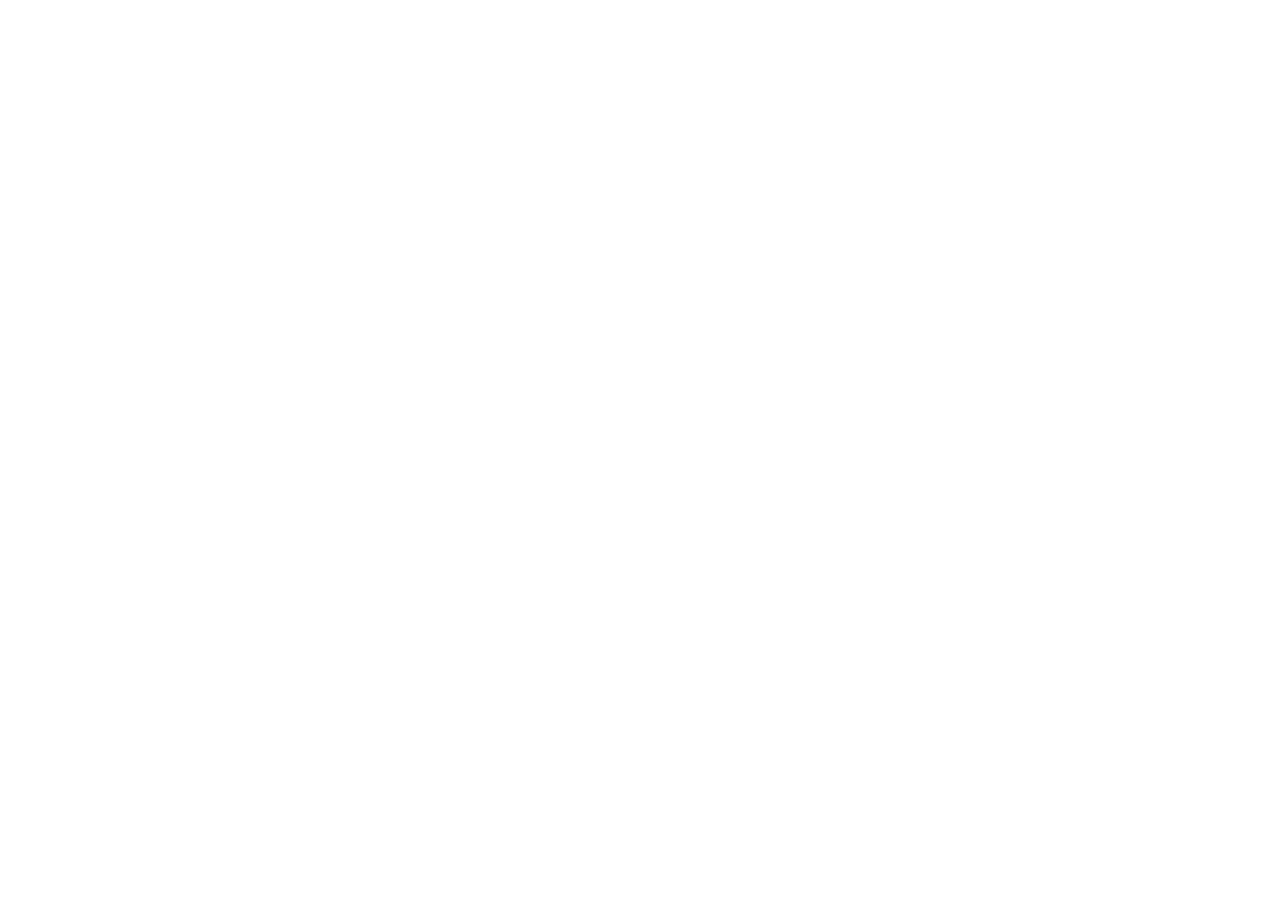
==== HW_1/index.html @ 8826d252 "add ." ====
<!DOCTYPE html>
<html lang="en">
<head>
    <meta charset="UTF-8">
    <meta name="viewport" content="width=device-width, initial-scale=1.0">
    <title>Document</title>
</head>
<body>
    
</body>
</html>
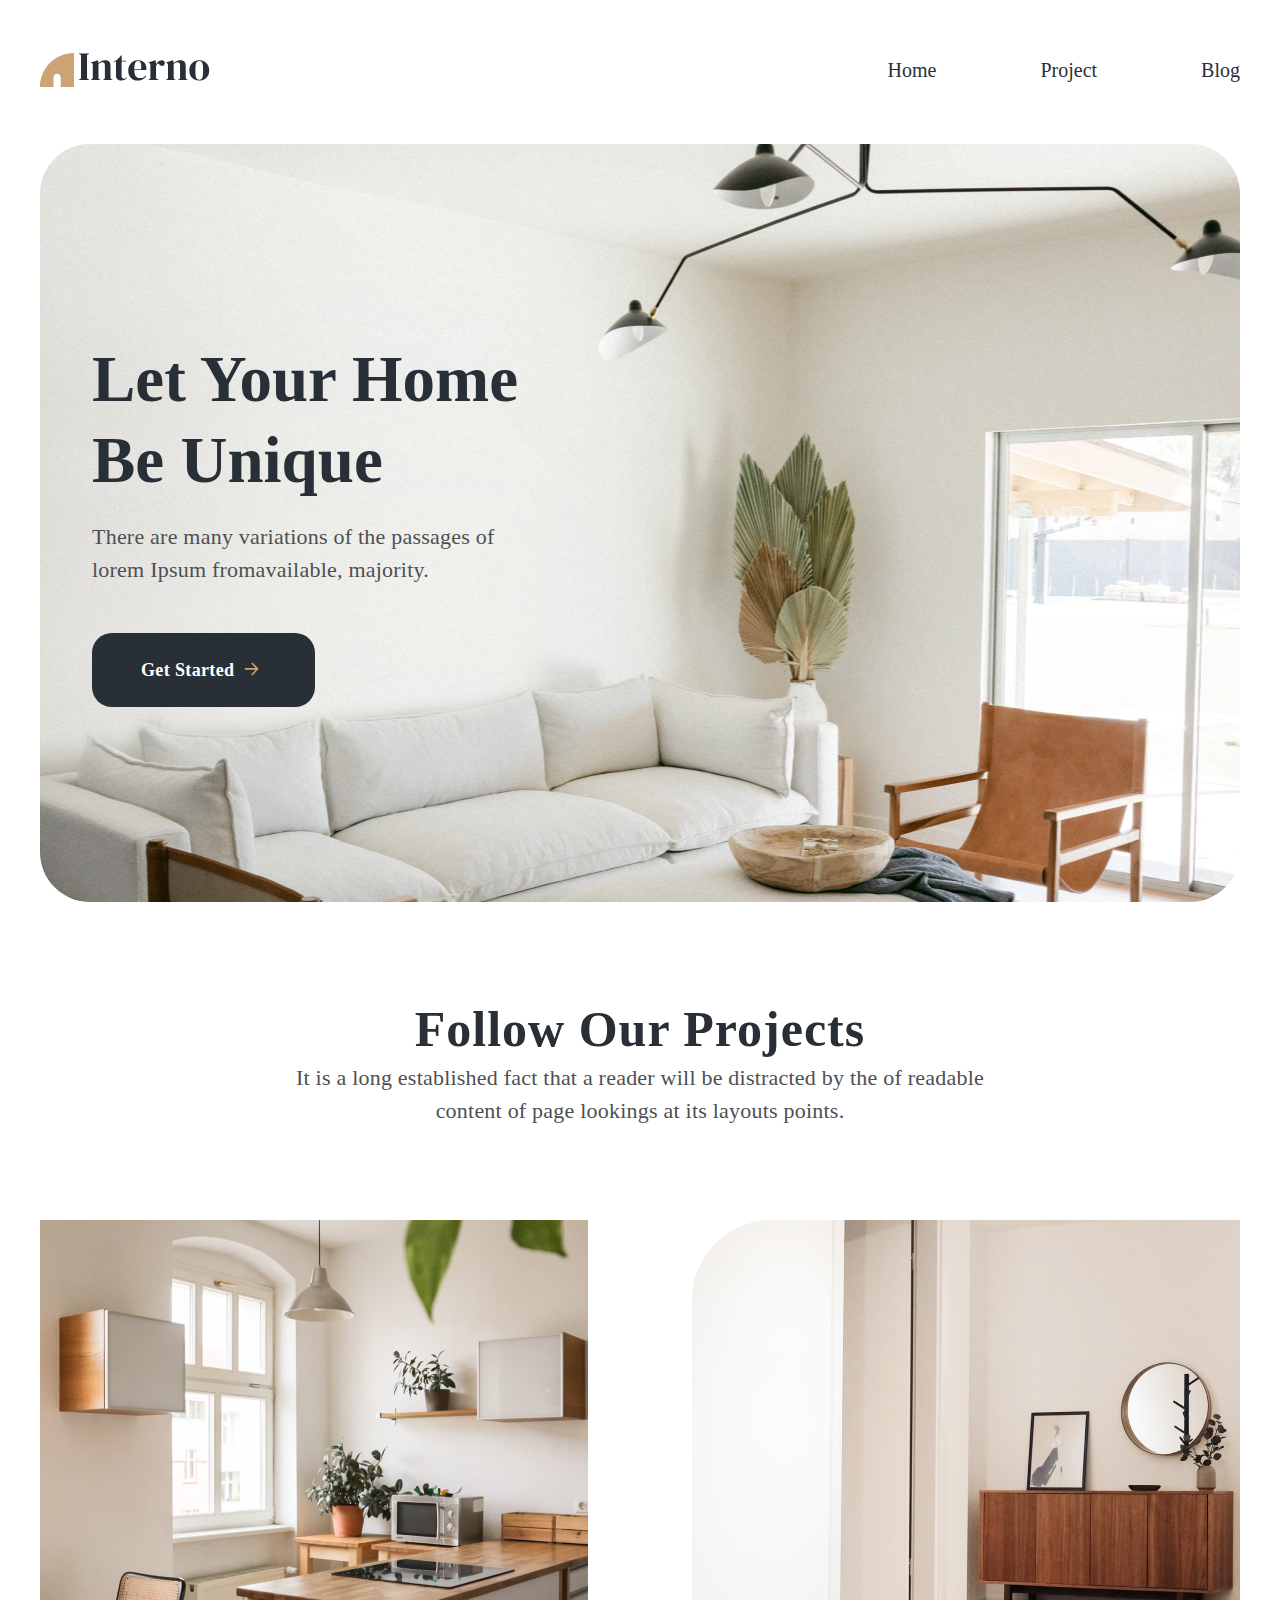
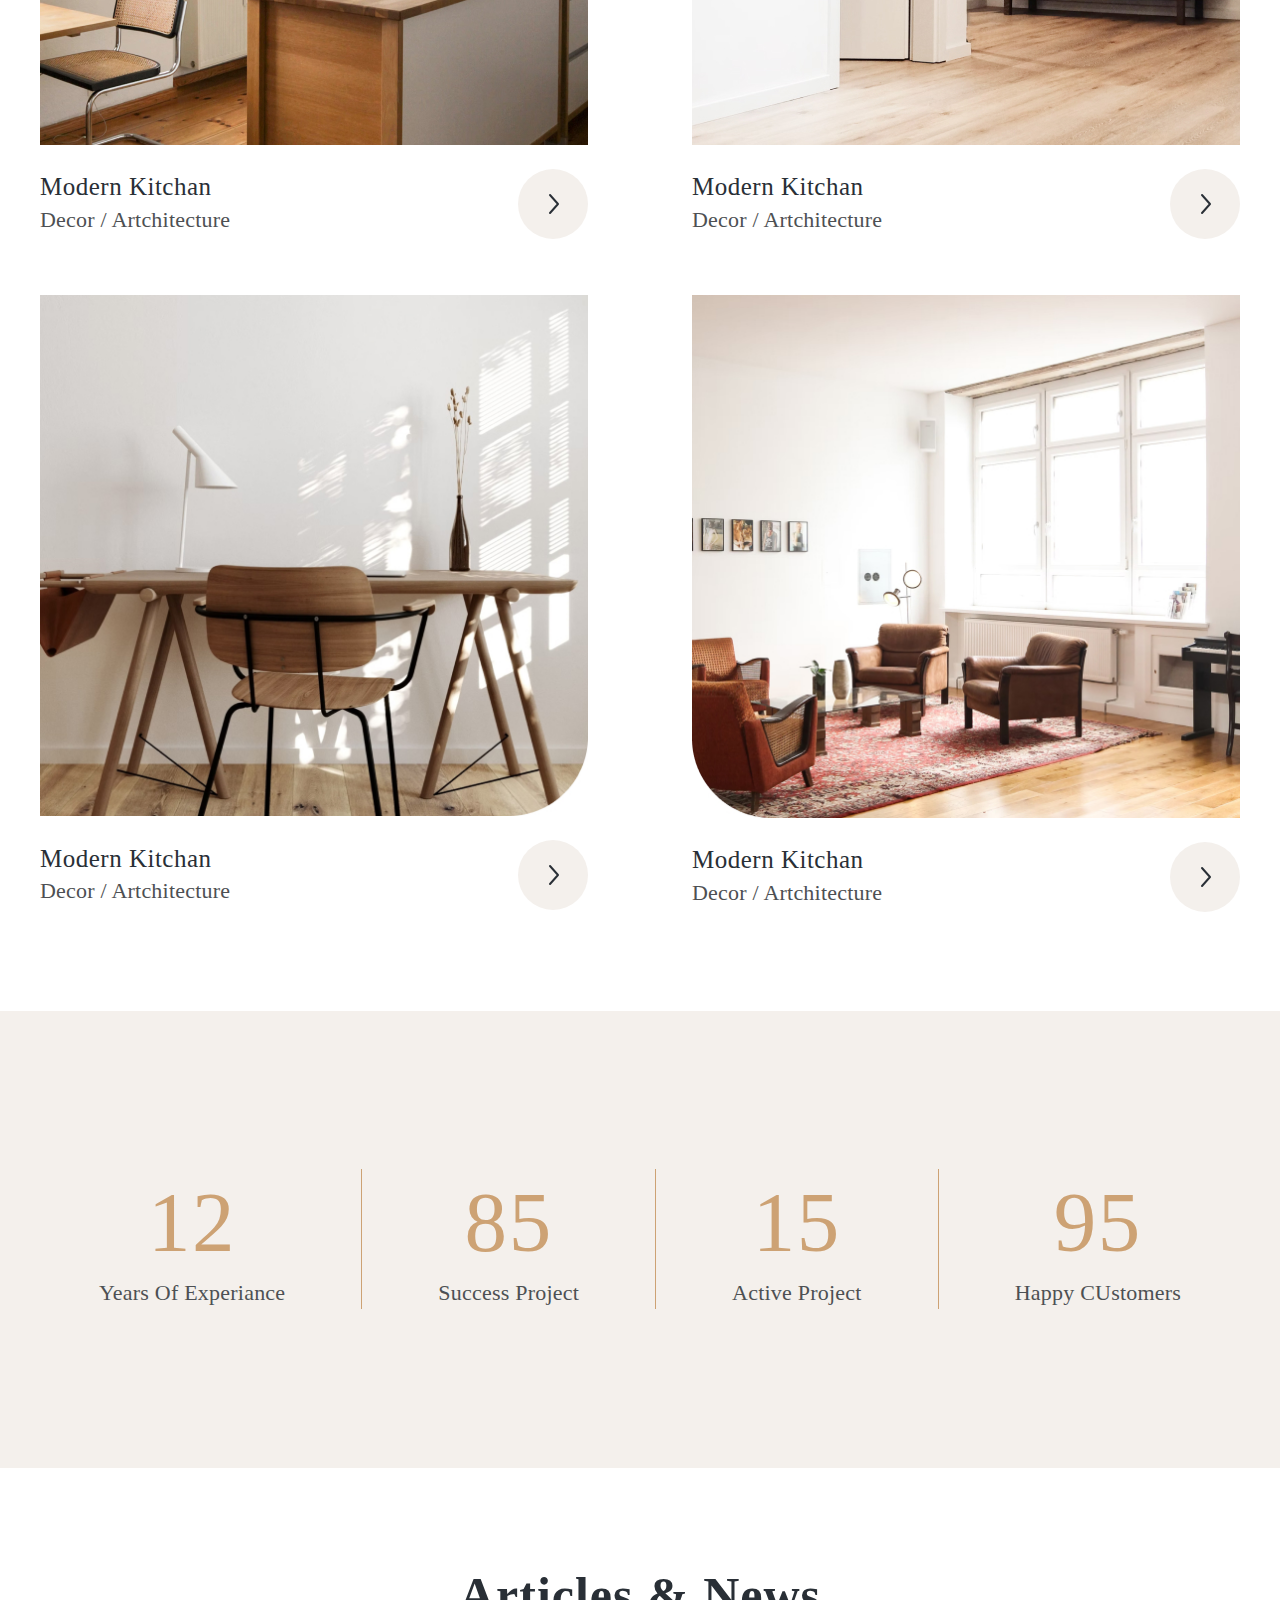
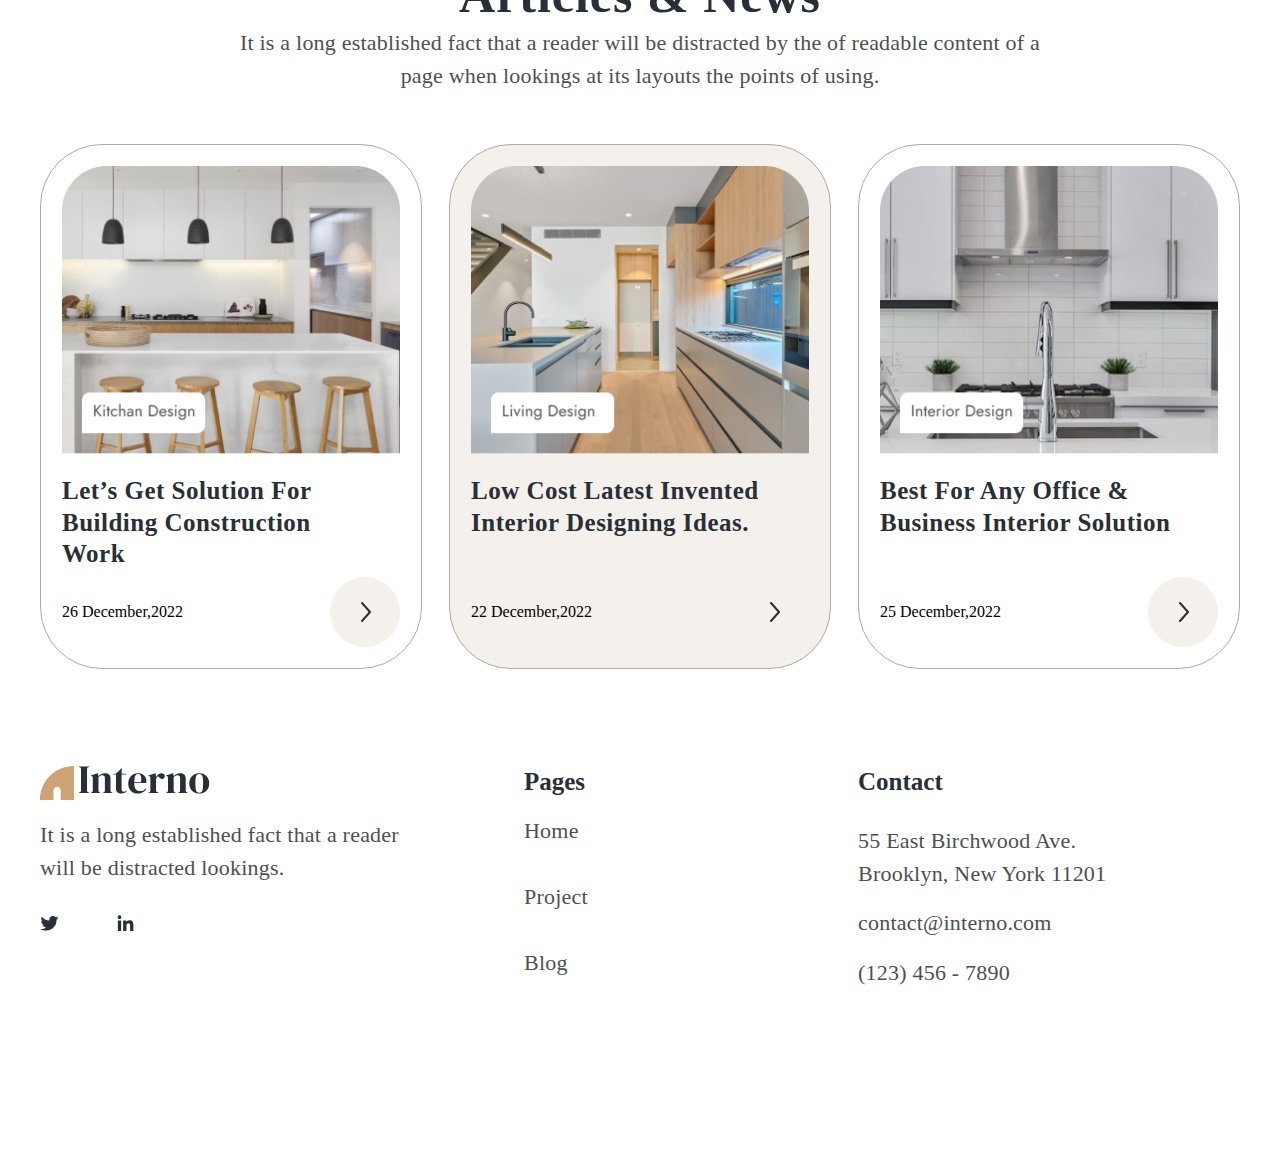
==== commit 8e789bf2: "add ." ====
--- a/HW_1/index.html
+++ b/HW_1/index.html
@@ -3,9 +3,286 @@
 <head>
     <meta charset="UTF-8">
     <meta name="viewport" content="width=device-width, initial-scale=1.0">
+    
     <title>Document</title>
+    
+    <link rel="stylesheet" href="css/reset.css">
+    <link rel="stylesheet" href="css/style.css">
+
 </head>
+
 <body>
-    
+    <header class="header">
+
+        <div class="header__content container">
+            <div class="logo">
+                <a href="#"><img src="img/Logo.svg" alt="logo"></a>
+                <img src="img/Interno.svg" alt="logo">
+            </div>
+            <nav class="menu">
+                <a class="menu__link" href="#">Home</a>
+                <a class="menu__link" href="#">Project</a>
+                <a class="menu__link" href="#">Blog</a>
+            </nav>
+        </div>
+        
+    </header>
+
+    <section class="banner">
+        <div class="banner__content container">
+
+            <div class="intro">
+                <h1 class="intro__title">Let Your Home 
+                    Be Unique
+                </h1>
+                <p class="intro__text">
+                    There are many variations of the passages of
+                    lorem Ipsum fromavailable, majority.
+                </p>
+                <a class="intro__link" href="#">Get Started <img class="intro__link__svg" src="img/Vector.svg" alt=""></a>
+
+
+            </div>
+
+        </div>
+    </section>
+
+    <section class="project">
+        <div class="project__content container">
+            <h2 class="project__content__title">
+                Follow Our Projects
+            </h2>
+            <p class="project__content__text">
+                It is a long established fact that a reader will be distracted by the of readable content of page  lookings at its layouts  points.
+            </p>
+
+            <div class="project__content__items">
+                <div class="project__item">
+
+                    <img class="project__item__img" src="img/photo1.jpg" alt="">
+                    <div class="project__item__description">
+                        <div class="project__item__description-text">
+                            <h3 class="project__item__title">
+                                Modern Kitchan
+                            </h3>
+                            <p class="project__item__text">
+                                Decor / Artchitecture
+                            </p>
+                        </div>
+                        <img src="img/_.svg" alt="">
+
+                    </div>
+
+                    
+
+                </div>
+
+                <div class="project__item">
+
+                    <img class="project__item__img" src="img/photo2.jpg" alt="">
+                    <div class="project__item__description">
+                        <div class="project__item__description-text">
+                            <h3 class="project__item__title">
+                                Modern Kitchan
+                            </h3>
+                            <p class="project__item__text">
+                                Decor / Artchitecture
+                            </p>
+                        </div>
+                        <img src="img/_.svg" alt="">
+                        
+
+                    </div>
+
+                    
+                </div>
+
+                <div class="project__item">
+                    <img class="project__item__img" src="img/photo3.jpg" alt="">
+                    <div class="project__item__description">
+                        <div class="project__item__description-text">
+                            <h3 class="project__item__title">
+                                Modern Kitchan
+                            </h3>
+                            <p class="project__item__text">
+                                Decor / Artchitecture
+                            </p>
+                        </div>
+                        <img src="img/_.svg" alt="">
+
+                    </div>
+
+                    
+                </div>
+
+                <div class="project__item">
+                    <img class="project__item__img" src="img/photo4.jpg" alt="">
+                    <div class="project__item__description">
+                        <div class="project__item__description-text">
+                            <h3 class="project__item__title">
+                                Modern Kitchan
+                            </h3>
+                            <p class="project__item__text">
+                                Decor / Artchitecture
+                            </p>
+                        </div>
+                        <img src="img/_.svg" alt="">
+
+                    </div>
+
+                    
+                </div>
+
+            </div>
+
+        </div>
+        
+
+        </div>
+    </section>
+
+    <section class="counter">
+        <div class="counter__content container">
+            <div class="counter__content__items">
+                <div class="counter__content__item">
+                    <p>
+                        12
+                    </p>
+                    <h3>
+                        Years Of Experiance
+                    </h3>
+                </div>
+                <img src="img/Line.png" alt="">
+
+                <div class="counter__content__item">
+                    <p>
+                        85
+                    </p>
+                    <h3>
+                        Success Project
+                    </h3>
+                </div>
+                <img src="img/Line.png" alt="">
+
+                <div class="counter__content__item">
+                    <p>
+                        15
+                    </p>
+                    <h3>
+                        Active Project
+                    </h3>
+                </div>
+                <img src="img/Line.png" alt="">
+
+                <div class="counter__content__item">
+                    <p>
+                        95
+                    </p>
+                    <h3>
+                        Happy CUstomers
+                    </h3>
+                </div>
+            </div>
+        </div>
+    </section>
+
+    <section class="blog">
+        <div class="blog__content container">
+            <h2 class="blog__content__title">
+                Articles & News
+            </h2>
+            <p class="blog__content__text">
+                It is a long established fact that a reader will be distracted by the of readable content of a page when lookings at its layouts the points of using.
+            </p>
+
+            <div class="blog__content__items">
+
+                <article class="blog__content__item">
+                    <img class="blog__item__img" src="img/photo5.jpg" alt="">
+                    <h3 class="blog__item__title">
+                        Let’s Get Solution For Building Construction Work
+                    </h3>
+                    <div class="blog__item__data">
+                        <p>
+                            26 December,2022
+                        </p>
+                        <img src="img/_.svg" alt="">
+
+                    </div>
+
+                </article>
+
+                <article class="blog__content__item">
+                    <img class="blog__item__img" src="img/photo6.jpg" alt="">
+                    <h3 class="blog__item__title">
+                        Low Cost Latest Invented Interior Designing Ideas.
+                    </h3>
+                    <div class="blog__item__data">
+                        <p>
+                            22 December,2022
+                        </p>
+                        <img src="img/_.svg" alt="">
+
+                    </div>
+
+
+                </article>
+
+                <article class="blog__content__item">
+                    <img class="blog__item__img" src="img/photo7.jpg" alt="">
+                    <h3 class="blog__item__title">
+                        Best For Any Office & Business Interior Solution
+                    </h3>
+                    <div class="blog__item__data">
+                        <p>
+                            25 December,2022
+                        </p>
+                        <img src="img/_.svg" alt="">
+
+                    </div>
+
+
+                </article>
+
+            </div>
+
+            
+        </div>
+    </section>
+
+    <footer class="footer">
+        <div class="footer__content container">
+            <div class="footer__interno">
+                <div class="logo">
+                    <a href="#"><img src="img/Logo.svg" alt="logo"></a>
+                    <img src="img/Interno.svg" alt="logo">
+                </div>
+                <p class="footer__interno__text">
+                    It is a long established fact that a reader will be distracted lookings.
+                </p>
+                <div class="footer__interno__link">
+                    <a href="#"><img src="img/twitter.svg" alt=""></a>
+                    <a href="#"><img src="img/in.svg" alt=""></a>
+                </div>
+            </div>
+
+            <div class="footer__pages">
+                <h3 class="footer__pages__title">Pages</h3>
+                <a  class="footer__pages__link" href="#">Home</a>
+                <a  class="footer__pages__link" href="#">Project</a>
+                <a  class="footer__pages__link" href="#">Blog</a>
+            </div>
+
+            <div class="footer__contact">
+                <h3 class="footer__contact__title">Contact</h3>
+                <p class="footer__contact__text">
+                    55 East Birchwood Ave.<br>
+                    Brooklyn, New York 11201<br> 
+                    <span>contact@interno.com</span><br>
+                    (123) 456 - 7890
+                </p>
+            </div>
+        </div>
+    </footer>
 </body>
 </html>--- a/HW_1/css/style.css
+++ b/HW_1/css/style.css
@@ -0,0 +1,322 @@
+.container {
+  max-width: 1200px;
+  margin: 0 auto;
+}
+
+.header__content {
+  display: flex;
+  justify-content: space-between;
+  align-items: center;
+  margin-top: 53px;
+}
+.header .menu__link {
+  text-decoration: none;
+  color: #292F36;
+  text-align: center;
+  font-family: Jost;
+  font-size: 20px;
+  font-style: normal;
+  font-weight: 400;
+  line-height: 125%;
+}
+.header .menu__link:nth-child(2) {
+  margin-left: 100px;
+  margin-right: 100px;
+}
+
+.banner__content {
+  margin-top: 57px;
+  margin-bottom: 96px;
+  background-image: url("../img/photo.jpg");
+  height: 758px;
+  background-repeat: no-repeat;
+  background-position: center;
+  background-size: cover;
+  border-radius: 50px;
+  display: flex;
+  align-items: center;
+}
+.banner__content .intro {
+  max-width: 434px;
+  margin-left: 52px;
+}
+.banner__content .intro__title {
+  color: #292F36;
+  font-family: DM Serif Display;
+  font-size: 65px;
+  font-style: normal;
+  font-weight: 700;
+  line-height: 125%;
+  margin-bottom: 18px;
+}
+.banner__content .intro__text {
+  color: #4D5053;
+  font-family: Jost;
+  font-size: 22px;
+  font-style: normal;
+  font-weight: 400;
+  line-height: 150%;
+  letter-spacing: 0.22px;
+  margin-bottom: 47px;
+}
+.banner__content .intro__link {
+  display: flex;
+  max-width: 223px;
+  padding: 26px 49px;
+  background-color: #292F36;
+  color: #FFF;
+  text-align: center;
+  font-family: Jost;
+  font-size: 18px;
+  font-style: normal;
+  font-weight: 600;
+  line-height: 125%;
+  letter-spacing: 0.36px;
+  border-radius: 20px;
+  align-items: baseline;
+}
+.banner__content .intro__link__svg {
+  width: 15px;
+  margin-left: 10px;
+}
+
+.project__content {
+  display: flex;
+  flex-direction: column;
+  align-items: center;
+  margin-bottom: 97px;
+}
+.project__content__title {
+  color: #292F36;
+  text-align: center;
+  font-family: DM Serif Display;
+  font-size: 50px;
+  font-style: normal;
+  font-weight: 700;
+  line-height: 125%;
+  letter-spacing: 1px;
+}
+.project__content__text {
+  margin-bottom: 93px;
+  width: 737px;
+  color: #4D5053;
+  text-align: center;
+  font-family: Jost;
+  font-size: 22px;
+  font-style: normal;
+  font-weight: 400;
+  line-height: 150%;
+  letter-spacing: 0.22px;
+}
+.project__content__items {
+  display: grid;
+  grid-template-columns: repeat(2, 1fr);
+  grid-template-rows: repeat(2, 1fr);
+  row-gap: 56px;
+  -moz-column-gap: 104px;
+       column-gap: 104px;
+}
+.project__content__items .project__item__img {
+  margin-bottom: 24px;
+}
+.project__content__items .project__item__title {
+  color: #292F36;
+  font-family: DM Serif Display;
+  font-size: 25px;
+  font-style: normal;
+  font-weight: 400;
+  line-height: 125%;
+  letter-spacing: 0.5px;
+}
+.project__content__items .project__item__text {
+  color: #4D5053;
+  font-family: Jost;
+  font-size: 22px;
+  font-style: normal;
+  font-weight: 400;
+  line-height: 150%;
+  letter-spacing: 0.22px;
+}
+.project__content__items .project__item__description {
+  display: flex;
+  justify-content: space-between;
+  align-items: center;
+}
+
+.counter {
+  background-color: #F4F0EC;
+}
+.counter__content {
+  height: 457px;
+  display: flex;
+  align-items: center;
+  justify-content: center;
+}
+.counter__content__items {
+  display: flex;
+  margin: 151px 0;
+  gap: 76px;
+}
+.counter__content__item {
+  display: flex;
+  flex-direction: column;
+  align-items: center;
+}
+.counter__content__item p {
+  color: #CDA274;
+  font-family: DM Serif Display;
+  font-size: 85px;
+  font-style: normal;
+  font-weight: 400;
+  line-height: 125%;
+  letter-spacing: 1.7px;
+}
+.counter__content__item h3 {
+  color: #4D5053;
+  font-family: Jost;
+  font-size: 22px;
+  font-style: normal;
+  font-weight: 400;
+  line-height: 150%;
+  letter-spacing: 0.22px;
+}
+
+.blog__content {
+  display: flex;
+  flex-direction: column;
+  align-items: center;
+  margin-bottom: 97px;
+}
+.blog__content__title {
+  margin-top: 96px;
+  color: #292F36;
+  text-align: center;
+  font-family: DM Serif Display;
+  font-size: 50px;
+  font-style: normal;
+  font-weight: 700;
+  line-height: 125%;
+  letter-spacing: 1px;
+}
+.blog__content__text {
+  width: 811px;
+  margin-bottom: 52px;
+  color: #4D5053;
+  text-align: center;
+  font-family: Jost;
+  font-size: 22px;
+  font-style: normal;
+  font-weight: 400;
+  line-height: 150%;
+  letter-spacing: 0.22px;
+}
+.blog__content__items {
+  display: grid;
+  grid-template-columns: repeat(3, 1fr);
+  -moz-column-gap: 27px;
+       column-gap: 27px;
+}
+.blog__content__items .blog__item__img {
+  margin-bottom: 21px;
+}
+.blog__content__items .blog__item__title {
+  width: 305px;
+  height: 70px;
+  margin-bottom: 32px;
+  color: #292F36;
+  font-family: DM Serif Display;
+  font-size: 25px;
+  font-style: normal;
+  font-weight: 600;
+  line-height: 125%;
+  letter-spacing: 0.5px;
+}
+.blog__content__items .blog__item__data {
+  display: flex;
+  justify-content: space-between;
+  align-items: center;
+}
+.blog__content__item {
+  border: 0.5px solid #aaa;
+  border-radius: 62px;
+  padding: 21px;
+}
+.blog__content__item:nth-child(2) {
+  background: #F4F0EC;
+}
+
+.footer__content {
+  display: grid;
+  grid-template-columns: repeat(3, 1fr);
+  height: 272px;
+  gap: 27px;
+  margin-bottom: 134px;
+}
+.footer__content .footer__interno__text {
+  margin-top: 18px;
+  margin-bottom: 31px;
+  color: #4D5053;
+  font-family: Jost;
+  font-size: 22px;
+  font-style: normal;
+  font-weight: 400;
+  line-height: 150%;
+  letter-spacing: 0.22px;
+}
+.footer__content .footer__interno__link a:first-child {
+  margin-right: 54px;
+}
+.footer__content .footer__pages {
+  display: flex;
+  flex-direction: column;
+  margin-left: 75px;
+}
+.footer__content .footer__pages__title {
+  color: #292F36;
+  font-family: DM Serif Display;
+  font-size: 25px;
+  font-style: normal;
+  font-weight: 600;
+  line-height: 125%;
+}
+.footer__content .footer__pages__link {
+  text-decoration: none;
+  color: #4D5053;
+  font-family: Jost;
+  font-size: 22px;
+  font-style: normal;
+  font-weight: 400;
+  line-height: 300%;
+  letter-spacing: 0.22px;
+}
+.footer__content .footer__contact {
+  display: flex;
+  flex-direction: column;
+}
+.footer__content .footer__contact__title {
+  color: #292F36;
+  font-family: DM Serif Display;
+  font-size: 25px;
+  font-style: normal;
+  font-weight: 600;
+  line-height: 125%;
+  margin-bottom: 26px;
+}
+.footer__content .footer__contact__text {
+  color: #4D5053;
+  font-family: Jost;
+  font-size: 22px;
+  font-style: normal;
+  font-weight: 400;
+  line-height: 150%;
+  letter-spacing: 0.22px;
+}
+.footer__content .footer__contact__text span {
+  color: #4D5053;
+  font-family: Jost;
+  font-size: 22px;
+  font-style: normal;
+  font-weight: 400;
+  line-height: 300%;
+  letter-spacing: 0.22px;
+}/*# sourceMappingURL=style.css.map */